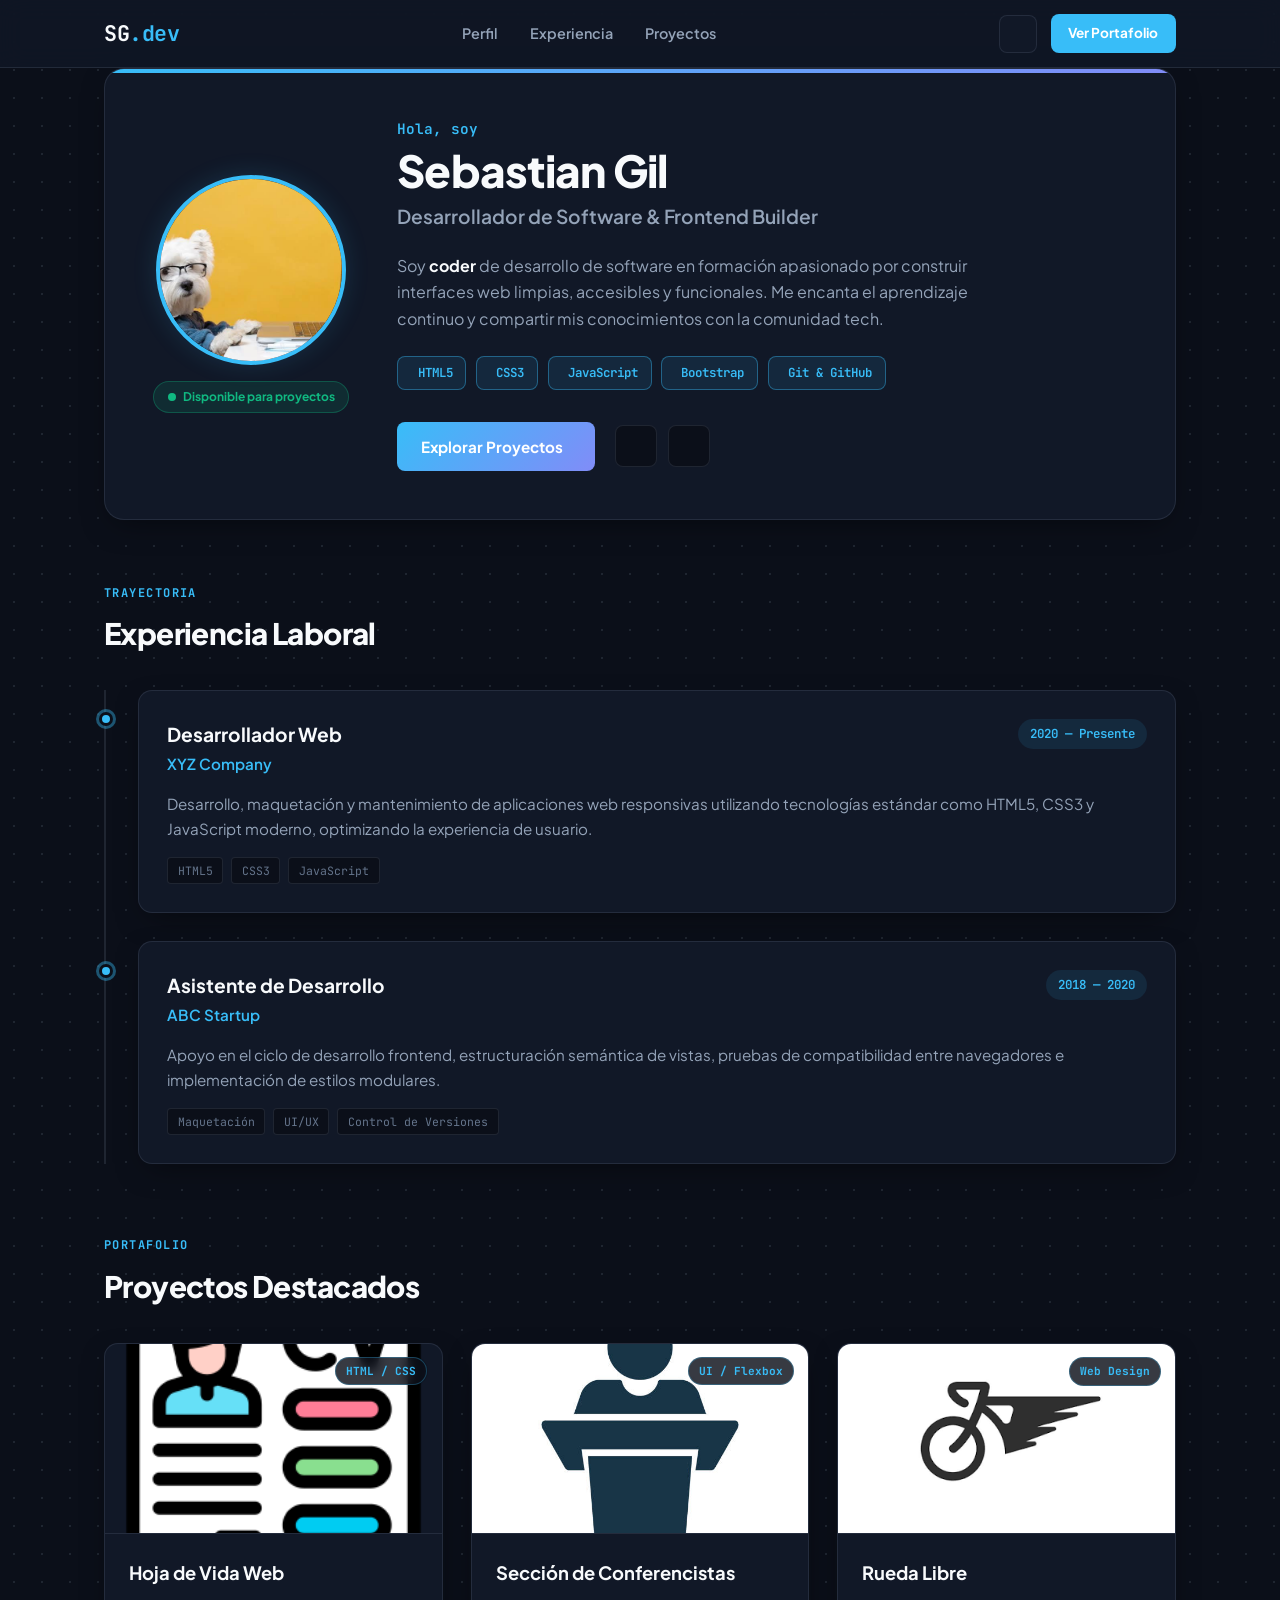
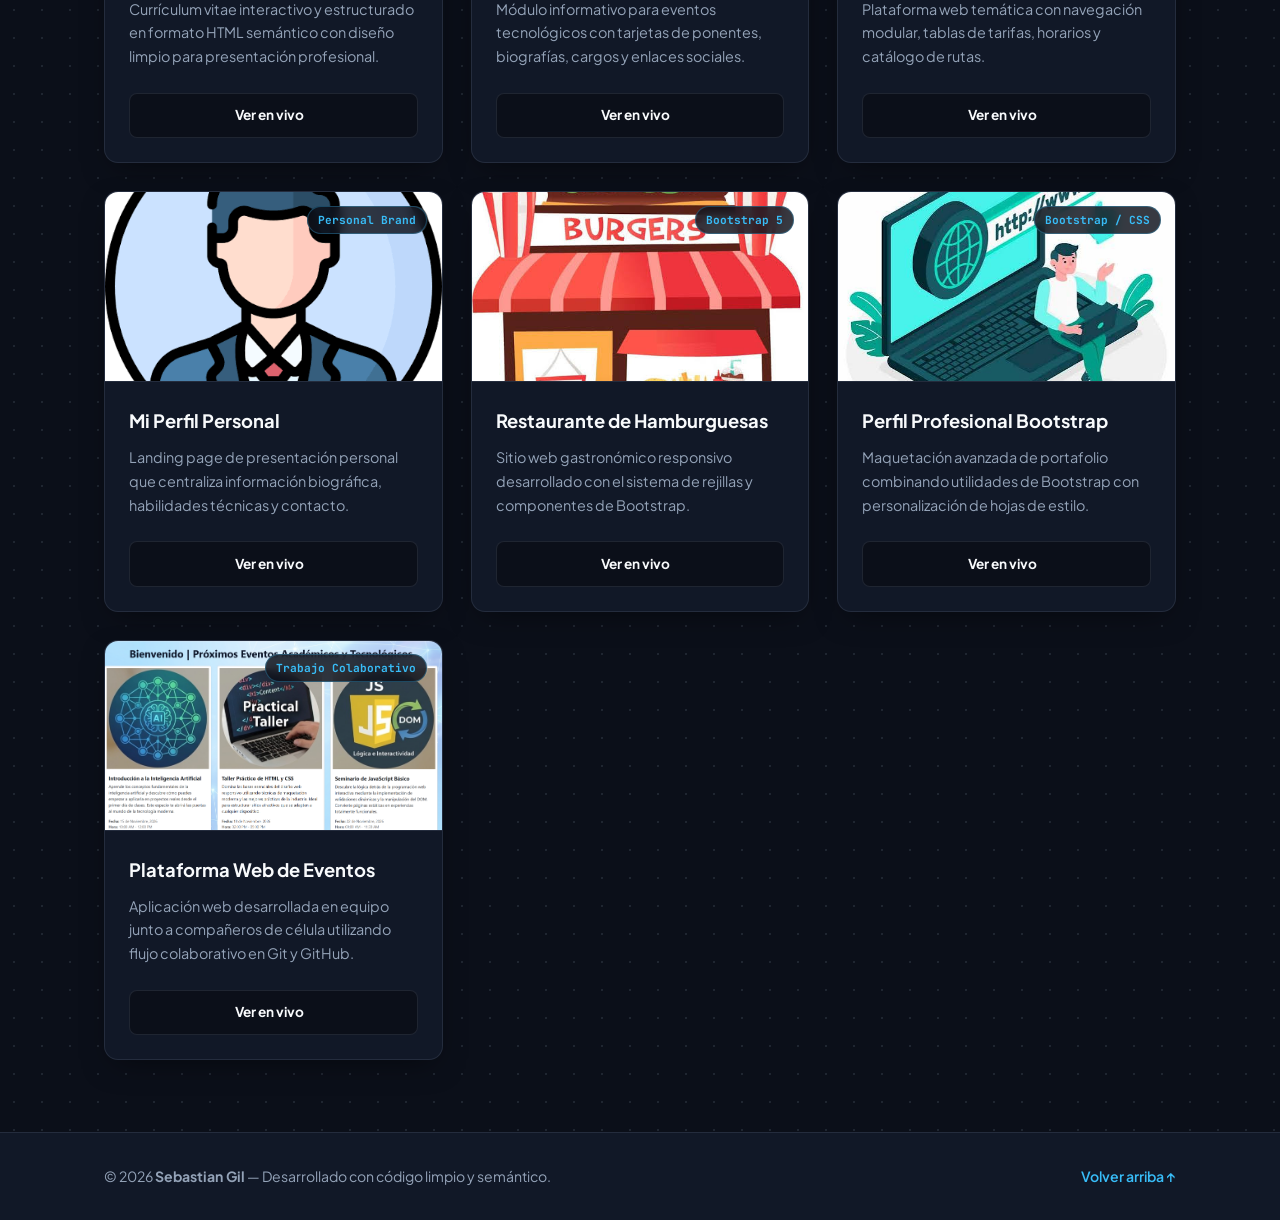
==== index.html @ ba111eef "style: cambio en el estilo y un poco en la estructura" ====
<!DOCTYPE html>
<html lang="es" data-theme="dark">
<head>
    <meta charset="UTF-8">
    <meta name="viewport" content="width=device-width, initial-scale=1.0">
    <title>Sebastian Gil | Desarrollador Web Full Stack</title>
    <!-- Tipografías modernas: Plus Jakarta Sans & JetBrains Mono -->
    <link rel="preconnect" href="https://fonts.googleapis.com">
    <link rel="preconnect" href="https://fonts.gstatic.com" crossorigin>
    <link href="https://fonts.googleapis.com/css2?family=JetBrains+Mono:wght@400;600&family=Plus+Jakarta+Sans:wght@400;500;600;700;800&display=swap" rel="stylesheet">
    <!-- Iconos -->
    <link rel="stylesheet" href="https://cdn-uicons.flaticon.com/uicons-brands/css/uicons-brands.css">
    <link rel="stylesheet" href="https://cdn-uicons.flaticon.com/uicons-regular-rounded/css/uicons-regular-rounded.css">
    <link rel="stylesheet" href="style.css">
</head>
<body>

    <!-- Barra de navegación superior fija -->
    <header class="navbar">
        <div class="container nav-content">
            <a href="#" class="brand">SG<span>.dev</span></a>
            <nav class="nav-links">
                <a href="#sobre-mi">Perfil</a>
                <a href="#experiencia">Experiencia</a>
                <a href="#proyectos">Proyectos</a>
            </nav>
            <div class="nav-actions">
                <button id="theme-toggle" class="btn-icon" aria-label="Cambiar tema" title="Cambiar tema">
                    <i class="fi fi-rr-brightness"></i>
                </button>
                <a href="#proyectos" class="btn-nav">Ver Portafolio</a>
            </div>
        </div>
    </header>

    <main class="container">
        <!-- ==============================================
             HERO / PERFIL PROFESIONAL
             ============================================== -->
        <section id="sobre-mi" class="hero-card">
            <div class="hero-avatar-wrapper">
                <img src="./img/images.jpeg" alt="Foto de perfil de Sebastian Gil" class="hero-avatar">
                <span class="status-badge">
                    <span class="pulse-dot"></span> Disponible para proyectos
                </span>
            </div>

            <div class="hero-info">
                <p class="hero-greeting">Hola, soy</p>
                <h1>Sebastian Gil</h1>
                <h2 class="hero-role">Desarrollador de Software &amp; Frontend Builder</h2>
                <p class="hero-bio">
                    Soy <strong>coder</strong> de desarrollo de software en formación apasionado por construir interfaces web limpias, accesibles y funcionales. Me encanta el aprendizaje continuo y compartir mis conocimientos con la comunidad tech.
                </p>

                <!-- Stack de tecnologías -->
                <div class="tech-stack">
                    <span class="tech-pill"><i class="fi fi-brands-html5"></i> HTML5</span>
                    <span class="tech-pill"><i class="fi fi-brands-css3-alt"></i> CSS3</span>
                    <span class="tech-pill"><i class="fi fi-brands-js"></i> JavaScript</span>
                    <span class="tech-pill"><i class="fi fi-brands-bootstrap"></i> Bootstrap</span>
                    <span class="tech-pill"><i class="fi fi-brands-github"></i> Git &amp; GitHub</span>
                </div>

                <!-- Redes y contacto -->
                <div class="hero-cta">
                    <a href="#proyectos" class="btn-primary">
                        Explorar Proyectos <i class="fi fi-rr-arrow-small-right"></i>
                    </a>
                    <div class="social-links">
                        <a href="https://github.com/sebagil05" target="_blank" rel="noopener noreferrer" aria-label="GitHub">
                            <i class="fi fi-brands-github"></i>
                        </a>
                        <a href="#" target="_blank" rel="noopener noreferrer" aria-label="LinkedIn">
                            <i class="fi fi-brands-linkedin"></i>
                        </a>
                    </div>
                </div>
            </div>
        </section>

        <!-- ==============================================
             EXPERIENCIA PROFESIONAL (TIMELINE)
             ============================================== -->
        <section id="experiencia" class="section-block">
            <div class="section-header">
                <span class="section-tag">TRAYECTORIA</span>
                <h2>Experiencia Laboral</h2>
            </div>

            <div class="timeline">
                <article class="timeline-item">
                    <div class="timeline-marker"></div>
                    <div class="timeline-card">
                        <div class="timeline-header">
                            <div>
                                <h3>Desarrollador Web</h3>
                                <span class="company">XYZ Company</span>
                            </div>
                            <span class="date-badge">2020 — Presente</span>
                        </div>
                        <p>
                            Desarrollo, maquetación y mantenimiento de aplicaciones web responsivas utilizando tecnologías estándar como HTML5, CSS3 y JavaScript moderno, optimizando la experiencia de usuario.
                        </p>
                        <div class="mini-tags">
                            <span>HTML5</span>
                            <span>CSS3</span>
                            <span>JavaScript</span>
                        </div>
                    </div>
                </article>

                <article class="timeline-item">
                    <div class="timeline-marker"></div>
                    <div class="timeline-card">
                        <div class="timeline-header">
                            <div>
                                <h3>Asistente de Desarrollo</h3>
                                <span class="company">ABC Startup</span>
                            </div>
                            <span class="date-badge">2018 — 2020</span>
                        </div>
                        <p>
                            Apoyo en el ciclo de desarrollo frontend, estructuración semántica de vistas, pruebas de compatibilidad entre navegadores e implementación de estilos modulares.
                        </p>
                        <div class="mini-tags">
                            <span>Maquetación</span>
                            <span>UI/UX</span>
                            <span>Control de Versiones</span>
                        </div>
                    </div>
                </article>
            </div>
        </section>

        <!-- ==============================================
             PORTAFOLIO DE PROYECTOS (GRID DE TARJETAS)
             ============================================== -->
        <section id="proyectos" class="section-block">
            <div class="section-header">
                <span class="section-tag">PORTAFOLIO</span>
                <h2>Proyectos Destacados</h2>
            </div>

            <div class="projects-grid">
                <!-- Proyecto 1 -->
                <article class="project-card">
                    <div class="project-img-wrapper">
                        <img src="./img/hoja.jpeg" alt="Vista previa de Hoja de vida">
                        <span class="project-category">HTML / CSS</span>
                    </div>
                    <div class="project-body">
                        <h3>Hoja de Vida Web</h3>
                        <p>Currículum vitae interactivo y estructurado en formato HTML semántico con diseño limpio para presentación profesional.</p>
                        <div class="project-footer">
                            <a href="https://sebagil05.github.io/hoja-de-vida/" target="_blank" rel="noopener noreferrer" class="btn-project">
                                Ver en vivo <i class="fi fi-rr-arrow-up-right-from-square"></i>
                            </a>
                        </div>
                    </div>
                </article>

                <!-- Proyecto 2 -->
                <article class="project-card">
                    <div class="project-img-wrapper">
                        <img src="./img/conferencistas.jpeg" alt="Vista previa Sección de Conferencistas">
                        <span class="project-category">UI / Flexbox</span>
                    </div>
                    <div class="project-body">
                        <h3>Sección de Conferencistas</h3>
                        <p>Módulo informativo para eventos tecnológicos con tarjetas de ponentes, biografías, cargos y enlaces sociales.</p>
                        <div class="project-footer">
                            <a href="https://sebagil05.github.io/eventos/" target="_blank" rel="noopener noreferrer" class="btn-project">
                                Ver en vivo <i class="fi fi-rr-arrow-up-right-from-square"></i>
                            </a>
                        </div>
                    </div>
                </article>

                <!-- Proyecto 3 -->
                <article class="project-card">
                    <div class="project-img-wrapper">
                        <img src="./img/images.png" alt="Vista previa Rueda Libre">
                        <span class="project-category">Web Design</span>
                    </div>
                    <div class="project-body">
                        <h3>Rueda Libre</h3>
                        <p>Plataforma web temática con navegación modular, tablas de tarifas, horarios y catálogo de rutas.</p>
                        <div class="project-footer">
                            <a href="https://sebagil05.github.io/rueda-libre/" target="_blank" rel="noopener noreferrer" class="btn-project">
                                Ver en vivo <i class="fi fi-rr-arrow-up-right-from-square"></i>
                            </a>
                        </div>
                    </div>
                </article>

                <!-- Proyecto 4 -->
                <article class="project-card">
                    <div class="project-img-wrapper">
                        <img src="./img/perfil.png" alt="Vista previa Mi Perfil">
                        <span class="project-category">Personal Brand</span>
                    </div>
                    <div class="project-body">
                        <h3>Mi Perfil Personal</h3>
                        <p>Landing page de presentación personal que centraliza información biográfica, habilidades técnicas y contacto.</p>
                        <div class="project-footer">
                            <a href="https://sebagil05.github.io/perfil/index.html" target="_blank" rel="noopener noreferrer" class="btn-project">
                                Ver en vivo <i class="fi fi-rr-arrow-up-right-from-square"></i>
                            </a>
                        </div>
                    </div>
                </article>

                <!-- Proyecto 5 -->
                <article class="project-card">
                    <div class="project-img-wrapper">
                        <img src="./img/hamburguesas.jpg" alt="Vista previa Página de Hamburguesas">
                        <span class="project-category">Bootstrap 5</span>
                    </div>
                    <div class="project-body">
                        <h3>Restaurante de Hamburguesas</h3>
                        <p>Sitio web gastronómico responsivo desarrollado con el sistema de rejillas y componentes de Bootstrap.</p>
                        <div class="project-footer">
                            <a href="./pag/hamburguesas.html" target="_blank" rel="noopener noreferrer" class="btn-project">
                                Ver en vivo <i class="fi fi-rr-arrow-up-right-from-square"></i>
                            </a>
                        </div>
                    </div>
                </article>

                <!-- Proyecto 6 -->
                <article class="project-card">
                    <div class="project-img-wrapper">
                        <img src="./img/pag.jpg" alt="Vista previa Perfil con Bootstrap">
                        <span class="project-category">Bootstrap / CSS</span>
                    </div>
                    <div class="project-body">
                        <h3>Perfil Profesional Bootstrap</h3>
                        <p>Maquetación avanzada de portafolio combinando utilidades de Bootstrap con personalización de hojas de estilo.</p>
                        <div class="project-footer">
                            <a href="./css/index.html" target="_blank" rel="noopener noreferrer" class="btn-project">
                                Ver en vivo <i class="fi fi-rr-arrow-up-right-from-square"></i>
                            </a>
                        </div>
                    </div>
                </article>

                <!-- Proyecto 7 -->
                <article class="project-card">
                    <div class="project-img-wrapper">
                        <img src="./img/pageven.png" alt="Vista previa Plataforma Web de Eventos">
                        <span class="project-category">Trabajo Colaborativo</span>
                    </div>
                    <div class="project-body">
                        <h3>Plataforma Web de Eventos</h3>
                        <p>Aplicación web desarrollada en equipo junto a compañeros de célula utilizando flujo colaborativo en Git y GitHub.</p>
                        <div class="project-footer">
                            <a href="https://juliiands.github.io/Plataforma-Web-de-Eventos-Trabajo-Grupal/index.html" target="_blank" rel="noopener noreferrer" class="btn-project">
                                Ver en vivo <i class="fi fi-rr-arrow-up-right-from-square"></i>
                            </a>
                        </div>
                    </div>
                </article>
            </div>
        </section>
    </main>

    <footer class="footer">
        <div class="container footer-content">
            <p>&copy; 2026 <strong>Sebastian Gil</strong> — Desarrollado con código limpio y semántico.</p>
            <a href="#" class="back-to-top">Volver arriba ↑</a>
        </div>
    </footer>

    <!-- Script mínimo para alternar Modo Oscuro / Claro -->
    <script>
        const btnTheme = document.getElementById('theme-toggle');
        const htmlEl = document.documentElement;
        btnTheme.addEventListener('click', () => {
            const current = htmlEl.getAttribute('data-theme');
            htmlEl.setAttribute('data-theme', current === 'dark' ? 'light' : 'dark');
        });
    </script>
</body>
</html>
---- style.css ----
/* ===================================================
   1. DESIGN TOKENS & VARIABLES CSS (:root)
   =================================================== */
:root,
[data-theme="dark"] {
  --bg-body: #0b0f19;
  --bg-surface: #111827;
  --bg-surface-hover: #1a2234;
  --bg-glass: rgba(17, 24, 39, 0.82);
  --bg-pill: rgba(56, 189, 248, 0.1);

  --primary: #38bdf8;
  --primary-hover: #0ea5e9;
  --accent: #818cf8;
  --success: #10b981;

  --text-main: #f8fafc;
  --text-secondary: #94a3b8;
  --text-muted: #64748b;

  --border-color: rgba(148, 163, 184, 0.15);
  --border-highlight: rgba(56, 189, 248, 0.4);

  --shadow-card: 0 10px 30px -10px rgba(0, 0, 0, 0.5);
  --shadow-glow: 0 0 25px rgba(56, 189, 248, 0.15);

  --font-sans: 'Plus Jakarta Sans', system-ui, -apple-system, sans-serif;
  --font-mono: 'JetBrains Mono', monospace;

  --radius-sm: 0.5rem;
  --radius-md: 0.875rem;
  --radius-lg: 1.25rem;
  --radius-pill: 9999px;
}

[data-theme="light"] {
  --bg-body: #f8fafc;
  --bg-surface: #ffffff;
  --bg-surface-hover: #f1f5f9;
  --bg-glass: rgba(255, 255, 255, 0.85);
  --bg-pill: rgba(37, 99, 235, 0.08);

  --primary: #2563eb;
  --primary-hover: #1d4ed8;
  --accent: #4f46e5;
  --success: #059669;

  --text-main: #0f172a;
  --text-secondary: #475569;
  --text-muted: #64748b;

  --border-color: #e2e8f0;
  --border-highlight: rgba(37, 99, 235, 0.35);

  --shadow-card: 0 10px 25px -5px rgba(15, 23, 42, 0.06);
  --shadow-glow: 0 8px 25px rgba(37, 99, 235, 0.12);
}

/* ===================================================
   2. RESET & BASE GLOBAL
   =================================================== */
*,
*::before,
*::after {
  box-sizing: border-box;
  margin: 0;
  padding: 0;
}

html {
  scroll-behavior: smooth;
}

body {
  font-family: var(--font-sans);
  background-color: var(--bg-body);
  color: var(--text-main);
  line-height: 1.65;
  transition: background-color 0.3s ease, color 0.3s ease;
  /* Cuadrícula sutil de fondo */
  background-image: radial-gradient(var(--border-color) 1px, transparent 1px);
  background-size: 28px 28px;
}

a {
  text-decoration: none;
  color: inherit;
}

img {
  max-width: 100%;
  display: block;
}

.container {
  width: 100%;
  max-width: 1120px;
  margin: 0 auto;
  padding: 0 1.5rem;
}

/* ===================================================
   3. NAVBAR STICKY CON GLASSMORPHISM
   =================================================== */
.navbar {
  position: sticky;
  top: 0;
  z-index: 1000;
  background-color: var(--bg-glass);
  backdrop-filter: blur(12px);
  -webkit-backdrop-filter: blur(12px);
  border-bottom: 1px solid var(--border-color);
  padding: 0.9rem 0;
}

.nav-content {
  display: flex;
  justify-content: space-between;
  align-items: center;
}

.brand {
  font-family: var(--font-mono);
  font-size: 1.35rem;
  font-weight: 700;
  color: var(--text-main);
  letter-spacing: -0.5px;
}

.brand span {
  color: var(--primary);
}

.nav-links {
  display: flex;
  gap: 2rem;
}

.nav-links a {
  font-size: 0.9rem;
  font-weight: 600;
  color: var(--text-secondary);
  transition: color 0.2s ease;
}

.nav-links a:hover {
  color: var(--primary);
}

.nav-actions {
  display: flex;
  align-items: center;
  gap: 0.85rem;
}

.btn-icon {
  background: var(--bg-surface);
  border: 1px solid var(--border-color);
  color: var(--text-main);
  width: 38px;
  height: 38px;
  border-radius: var(--radius-sm);
  display: inline-flex;
  align-items: center;
  justify-content: center;
  cursor: pointer;
  transition: all 0.2s ease;
}

.btn-icon:hover {
  border-color: var(--primary);
  color: var(--primary);
  transform: translateY(-1px);
}

.btn-nav {
  background-color: var(--primary);
  color: #ffffff;
  font-size: 0.85rem;
  font-weight: 700;
  padding: 0.5rem 1.1rem;
  border-radius: var(--radius-sm);
  transition: background-color 0.2s ease, transform 0.2s ease;
}

.btn-nav:hover {
  background-color: var(--primary-hover);
  transform: translateY(-1px);
}

/* ===================================================
   4. HERO CARD (PERFIL PRINCIPAL)
   =================================================== */
main {
  padding-top: 2.5rem;
  padding-bottom: 4rem;
}

.hero-card {
  background-color: var(--bg-surface);
  border: 1px solid var(--border-color);
  border-radius: var(--radius-lg);
  box-shadow: var(--shadow-card);
  padding: 3rem;
  margin-bottom: 4rem;
  display: grid;
  grid-template-columns: auto 1fr;
  gap: 3rem;
  align-items: center;
  position: relative;
  overflow: hidden;
}

/* Detalle decorativo superior */
.hero-card::before {
  content: "";
  position: absolute;
  top: 0;
  left: 0;
  right: 0;
  height: 4px;
  background: linear-gradient(90deg, var(--primary), var(--accent));
}

.hero-avatar-wrapper {
  display: flex;
  flex-direction: column;
  align-items: center;
  gap: 1rem;
}

.hero-avatar {
  width: 190px;
  height: 190px;
  object-fit: cover;
  border-radius: 50%;
  border: 4px solid var(--primary);
  box-shadow: var(--shadow-glow);
}

.status-badge {
  display: inline-flex;
  align-items: center;
  gap: 0.45rem;
  background-color: rgba(16, 185, 129, 0.12);
  color: var(--success);
  border: 1px solid rgba(16, 185, 129, 0.3);
  font-size: 0.75rem;
  font-weight: 700;
  padding: 0.3rem 0.85rem;
  border-radius: var(--radius-pill);
}

.pulse-dot {
  width: 8px;
  height: 8px;
  background-color: var(--success);
  border-radius: 50%;
  animation: pulse 2s infinite;
}

@keyframes pulse {
  0% { box-shadow: 0 0 0 0 rgba(16, 185, 129, 0.7); }
  70% { box-shadow: 0 0 0 8px rgba(16, 185, 129, 0); }
  100% { box-shadow: 0 0 0 0 rgba(16, 185, 129, 0); }
}

.hero-greeting {
  font-family: var(--font-mono);
  font-size: 0.9rem;
  color: var(--primary);
  font-weight: 600;
  margin-bottom: 0.25rem;
}

.hero-info h1 {
  font-size: 2.75rem;
  font-weight: 800;
  line-height: 1.15;
  letter-spacing: -0.02em;
  margin-bottom: 0.35rem;
}

.hero-role {
  font-size: 1.2rem;
  font-weight: 600;
  color: var(--text-secondary);
  margin-bottom: 1.25rem;
}

.hero-bio {
  color: var(--text-secondary);
  font-size: 1rem;
  max-width: 620px;
  margin-bottom: 1.5rem;
}

.hero-bio strong {
  color: var(--text-main);
}

/* Pills de tecnologías */
.tech-stack {
  display: flex;
  flex-wrap: wrap;
  gap: 0.6rem;
  margin-bottom: 2rem;
}

.tech-pill {
  display: inline-flex;
  align-items: center;
  gap: 0.4rem;
  background-color: var(--bg-pill);
  color: var(--primary);
  border: 1px solid var(--border-highlight);
  font-family: var(--font-mono);
  font-size: 0.78rem;
  font-weight: 600;
  padding: 0.35rem 0.8rem;
  border-radius: var(--radius-sm);
}

.hero-cta {
  display: flex;
  align-items: center;
  gap: 1.25rem;
  flex-wrap: wrap;
}

.btn-primary {
  display: inline-flex;
  align-items: center;
  gap: 0.5rem;
  background: linear-gradient(135deg, var(--primary), var(--accent));
  color: #ffffff;
  font-weight: 700;
  font-size: 0.95rem;
  padding: 0.75rem 1.5rem;
  border-radius: var(--radius-sm);
  transition: transform 0.2s ease, box-shadow 0.2s ease;
}

.btn-primary:hover {
  transform: translateY(-2px);
  box-shadow: 0 8px 20px rgba(56, 189, 248, 0.3);
}

.social-links {
  display: flex;
  gap: 0.65rem;
}

.social-links a {
  width: 42px;
  height: 42px;
  border-radius: var(--radius-sm);
  border: 1px solid var(--border-color);
  background-color: var(--bg-body);
  color: var(--text-secondary);
  display: inline-flex;
  align-items: center;
  justify-content: center;
  font-size: 1.1rem;
  transition: all 0.2s ease;
}

.social-links a:hover {
  color: var(--primary);
  border-color: var(--primary);
  transform: translateY(-2px);
}

/* ===================================================
   5. ENCABEZADOS DE SECCIÓN
   =================================================== */
.section-block {
  margin-bottom: 4.5rem;
}

.section-header {
  margin-bottom: 2rem;
}

.section-tag {
  font-family: var(--font-mono);
  font-size: 0.75rem;
  font-weight: 700;
  letter-spacing: 0.12em;
  color: var(--primary);
  display: block;
  margin-bottom: 0.35rem;
}

.section-header h2 {
  font-size: 1.85rem;
  font-weight: 800;
  letter-spacing: -0.02em;
}

/* ===================================================
   6. EXPERIENCIA LABORAL (TIMELINE VERTICAL)
   =================================================== */
.timeline {
  position: relative;
  padding-left: 2rem;
  border-left: 2px solid var(--border-color);
  display: flex;
  flex-direction: column;
  gap: 1.75rem;
}

.timeline-item {
  position: relative;
}

.timeline-marker {
  position: absolute;
  left: -2.45rem;
  top: 1.4rem;
  width: 14px;
  height: 14px;
  border-radius: 50%;
  background-color: var(--primary);
  border: 3px solid var(--bg-body);
  box-shadow: 0 0 0 3px var(--border-highlight);
}

.timeline-card {
  background-color: var(--bg-surface);
  border: 1px solid var(--border-color);
  border-radius: var(--radius-md);
  padding: 1.75rem;
  box-shadow: var(--shadow-card);
  transition: border-color 0.25s ease, transform 0.25s ease;
}

.timeline-card:hover {
  border-color: var(--border-highlight);
  transform: translateX(4px);
}

.timeline-header {
  display: flex;
  justify-content: space-between;
  align-items: flex-start;
  gap: 1rem;
  flex-wrap: wrap;
  margin-bottom: 0.85rem;
}

.timeline-header h3 {
  font-size: 1.2rem;
  font-weight: 700;
}

.company {
  font-size: 0.95rem;
  font-weight: 600;
  color: var(--primary);
}

.date-badge {
  font-family: var(--font-mono);
  font-size: 0.78rem;
  font-weight: 600;
  background-color: var(--bg-pill);
  color: var(--primary);
  padding: 0.3rem 0.75rem;
  border-radius: var(--radius-pill);
}

.timeline-card p {
  color: var(--text-secondary);
  font-size: 0.95rem;
  margin-bottom: 1rem;
}

.mini-tags {
  display: flex;
  flex-wrap: wrap;
  gap: 0.5rem;
}

.mini-tags span {
  font-family: var(--font-mono);
  font-size: 0.72rem;
  color: var(--text-muted);
  background-color: var(--bg-body);
  border: 1px solid var(--border-color);
  padding: 0.2rem 0.6rem;
  border-radius: 4px;
}

/* ===================================================
   7. PORTAFOLIO DE PROYECTOS (CSS GRID)
   =================================================== */
.projects-grid {
  display: grid;
  grid-template-columns: repeat(auto-fill, minmax(310px, 1fr));
  gap: 1.75rem;
}

.project-card {
  background-color: var(--bg-surface);
  border: 1px solid var(--border-color);
  border-radius: var(--radius-md);
  overflow: hidden;
  box-shadow: var(--shadow-card);
  display: flex;
  flex-direction: column;
  transition: transform 0.25s ease, border-color 0.25s ease, box-shadow 0.25s ease;
}

.project-card:hover {
  transform: translateY(-6px);
  border-color: var(--border-highlight);
  box-shadow: var(--shadow-glow);
}

.project-img-wrapper {
  position: relative;
  height: 190px;
  overflow: hidden;
  border-bottom: 1px solid var(--border-color);
}

.project-img-wrapper img {
  width: 100%;
  height: 100%;
  object-fit: cover;
  transition: transform 0.4s ease;
}

.project-card:hover .project-img-wrapper img {
  transform: scale(1.06);
}

.project-category {
  position: absolute;
  top: 0.85rem;
  right: 0.85rem;
  background-color: rgba(11, 15, 25, 0.82);
  backdrop-filter: blur(6px);
  color: #38bdf8;
  font-family: var(--font-mono);
  font-size: 0.7rem;
  font-weight: 700;
  padding: 0.25rem 0.65rem;
  border-radius: var(--radius-pill);
  border: 1px solid rgba(56, 189, 248, 0.3);
}

.project-body {
  padding: 1.5rem;
  display: flex;
  flex-direction: column;
  flex: 1;
}

.project-body h3 {
  font-size: 1.15rem;
  font-weight: 700;
  margin-bottom: 0.6rem;
}

.project-body p {
  font-size: 0.9rem;
  color: var(--text-secondary);
  margin-bottom: 1.5rem;
  flex: 1; /* Empuja el botón siempre al fondo de la tarjeta */
}

.project-footer {
  margin-top: auto;
}

.btn-project {
  display: inline-flex;
  align-items: center;
  justify-content: center;
  gap: 0.5rem;
  width: 100%;
  background-color: var(--bg-body);
  color: var(--text-main);
  border: 1px solid var(--border-color);
  font-size: 0.85rem;
  font-weight: 700;
  padding: 0.65rem 1rem;
  border-radius: var(--radius-sm);
  transition: all 0.2s ease;
}

.btn-project:hover {
  background-color: var(--primary);
  color: #ffffff;
  border-color: var(--primary);
}

/* ===================================================
   8. FOOTER
   =================================================== */
.footer {
  border-top: 1px solid var(--border-color);
  background-color: var(--bg-surface);
  padding: 2rem 0;
  font-size: 0.88rem;
  color: var(--text-secondary);
}

.footer-content {
  display: flex;
  justify-content: space-between;
  align-items: center;
  flex-wrap: wrap;
  gap: 1rem;
}

.back-to-top {
  font-weight: 600;
  color: var(--primary);
}

.back-to-top:hover {
  text-decoration: underline;
}

/* ===================================================
   9. RESPONSIVE DESIGN (TABLETS Y MÓVILES)
   =================================================== */
@media (max-width: 768px) {
  .nav-links {
    display: none;
  }

  .hero-card {
    grid-template-columns: 1fr;
    text-align: center;
    padding: 2rem 1.5rem;
    gap: 2rem;
  }

  .hero-info h1 {
    font-size: 2.15rem;
  }

  .tech-stack,
  .hero-cta {
    justify-content: center;
  }

  .timeline {
    padding-left: 1.5rem;
  }

  .timeline-marker {
    left: -1.95rem;
  }
}
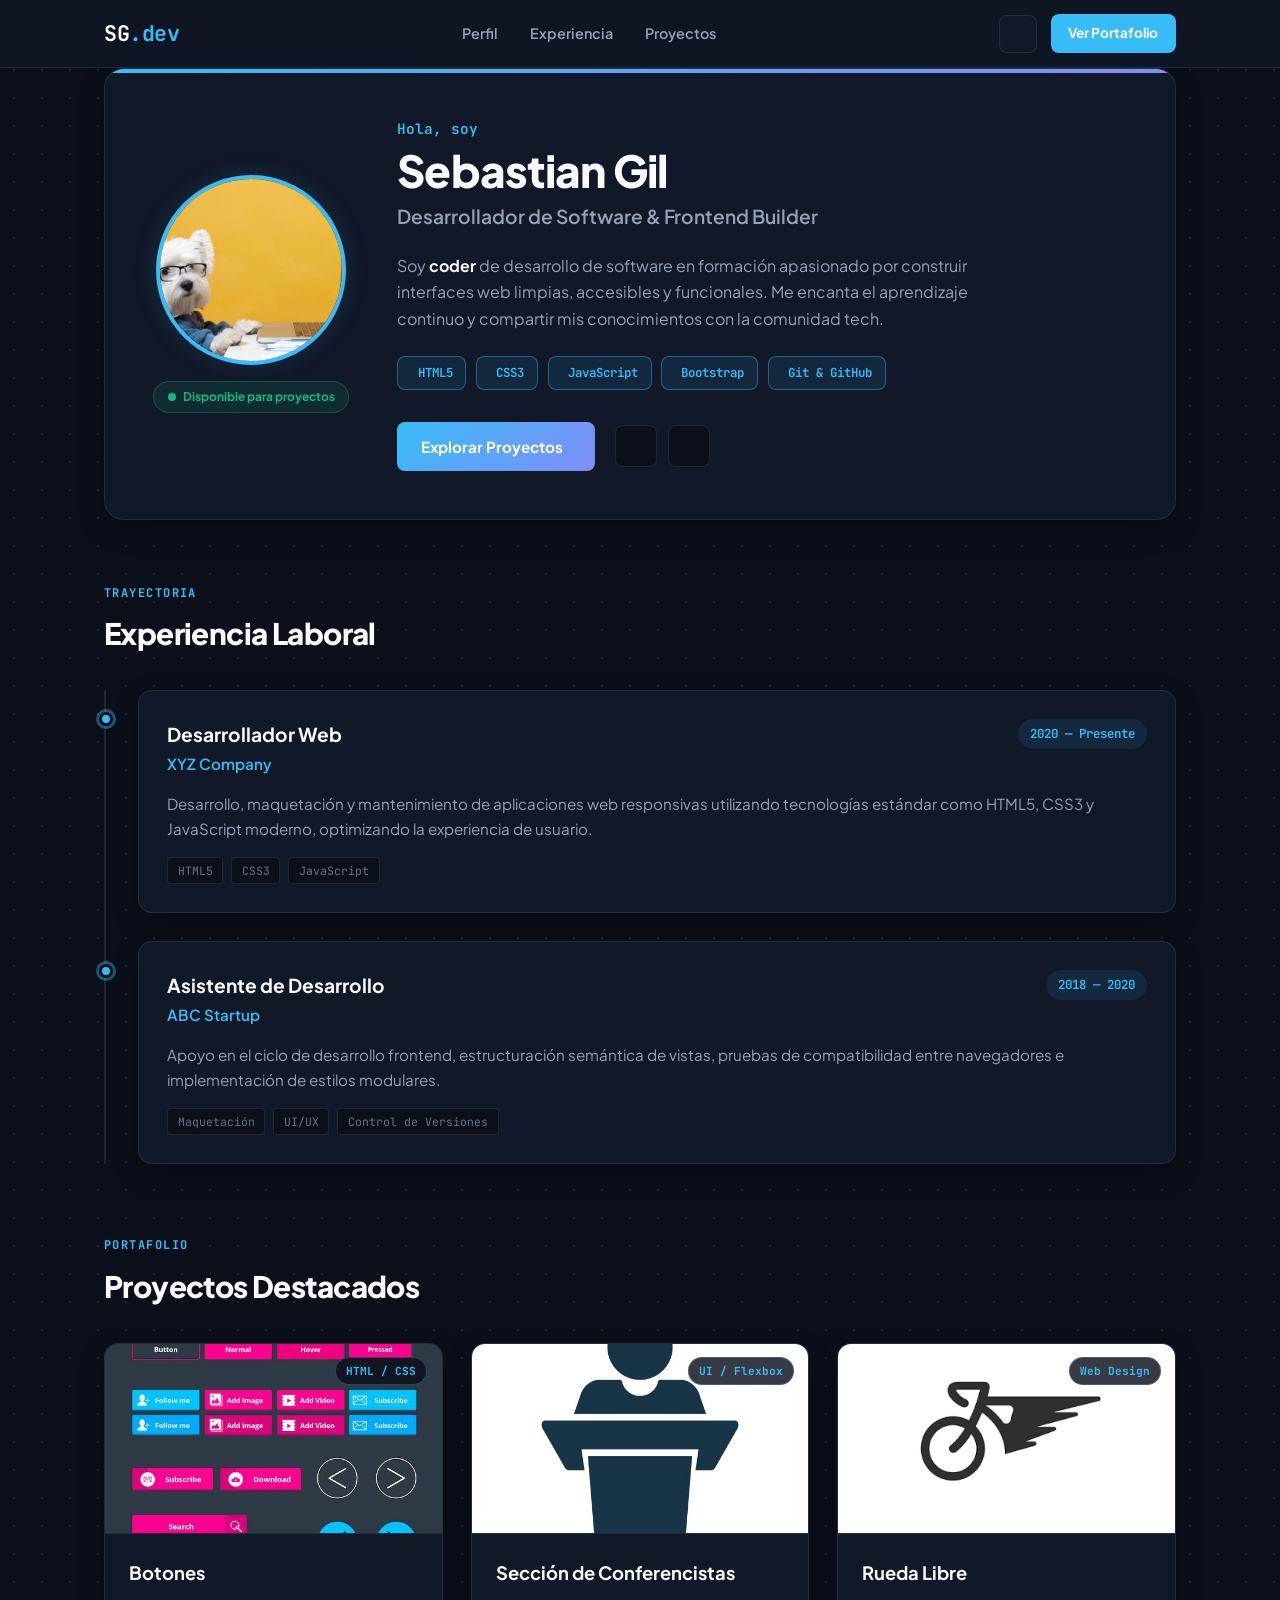
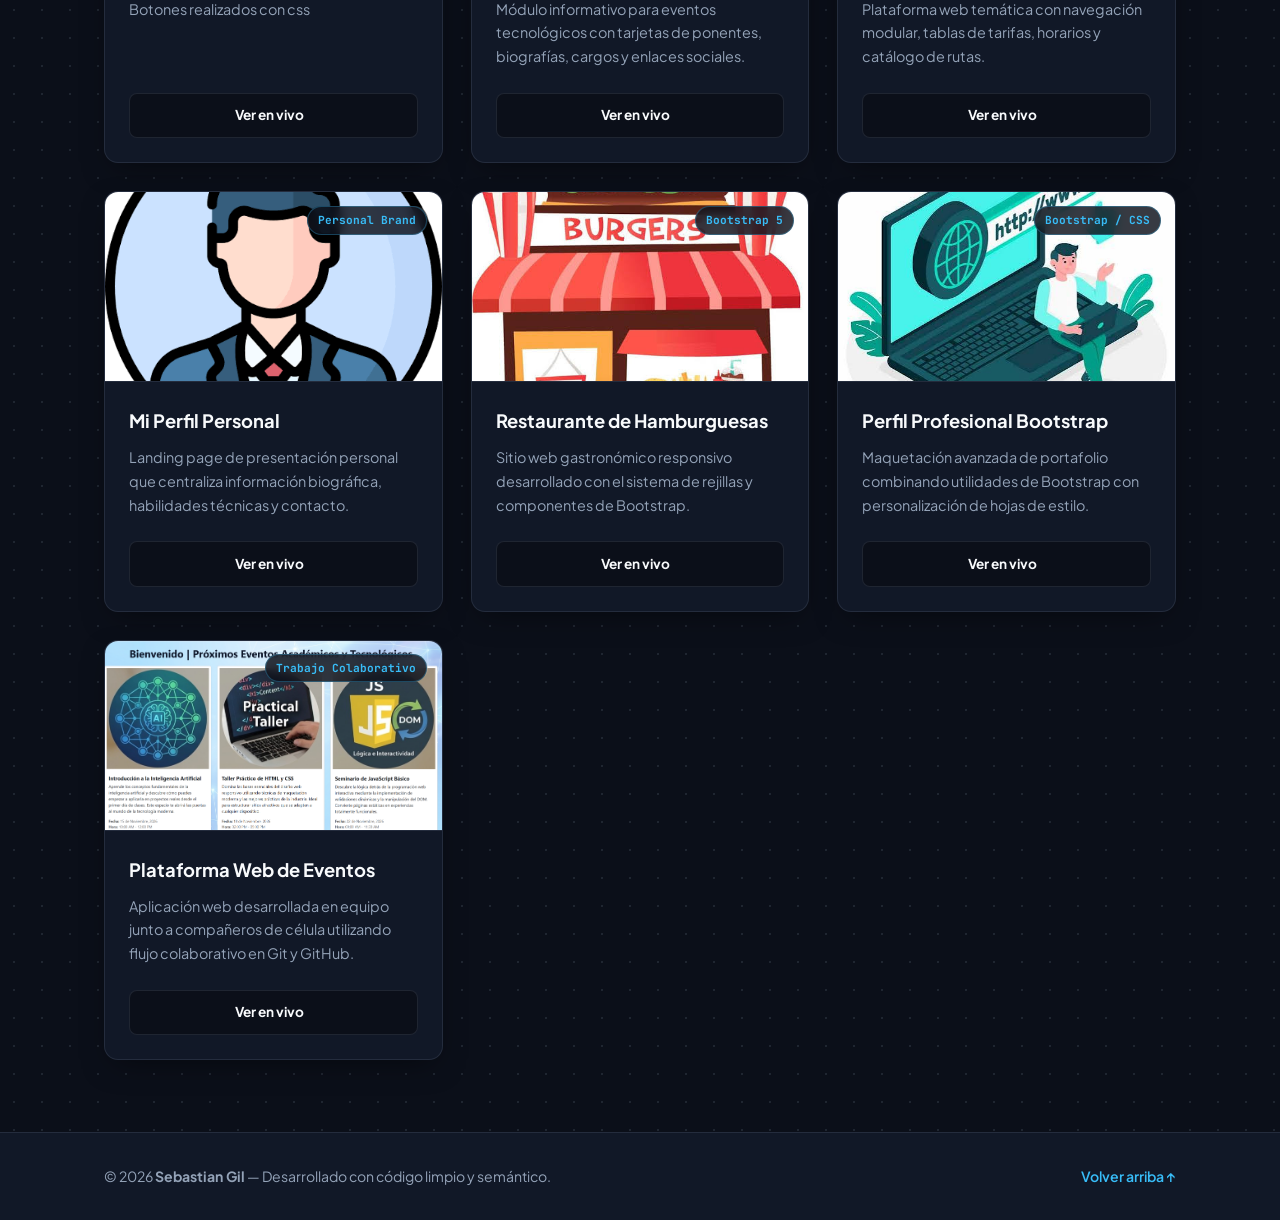
==== commit 9dc47b62: "fix: cambiamos hoja de vida por el documento de botones" ====
--- a/index.html
+++ b/index.html
@@ -146,14 +146,14 @@
                 <!-- Proyecto 1 -->
                 <article class="project-card">
                     <div class="project-img-wrapper">
-                        <img src="./img/hoja.jpeg" alt="Vista previa de Hoja de vida">
+                        <img src="./img/botones.jpg" alt="Botones">
                         <span class="project-category">HTML / CSS</span>
                     </div>
                     <div class="project-body">
-                        <h3>Hoja de Vida Web</h3>
-                        <p>Currículum vitae interactivo y estructurado en formato HTML semántico con diseño limpio para presentación profesional.</p>
-                        <div class="project-footer">
-                            <a href="https://sebagil05.github.io/hoja-de-vida/" target="_blank" rel="noopener noreferrer" class="btn-project">
+                        <h3>Botones</h3>
+                        <p>Botones realizados con css</p>
+                        <div class="project-footer">
+                            <a href="/botones/botones.html target="_blank" rel="noopener noreferrer" class="btn-project">
                                 Ver en vivo <i class="fi fi-rr-arrow-up-right-from-square"></i>
                             </a>
                         </div>
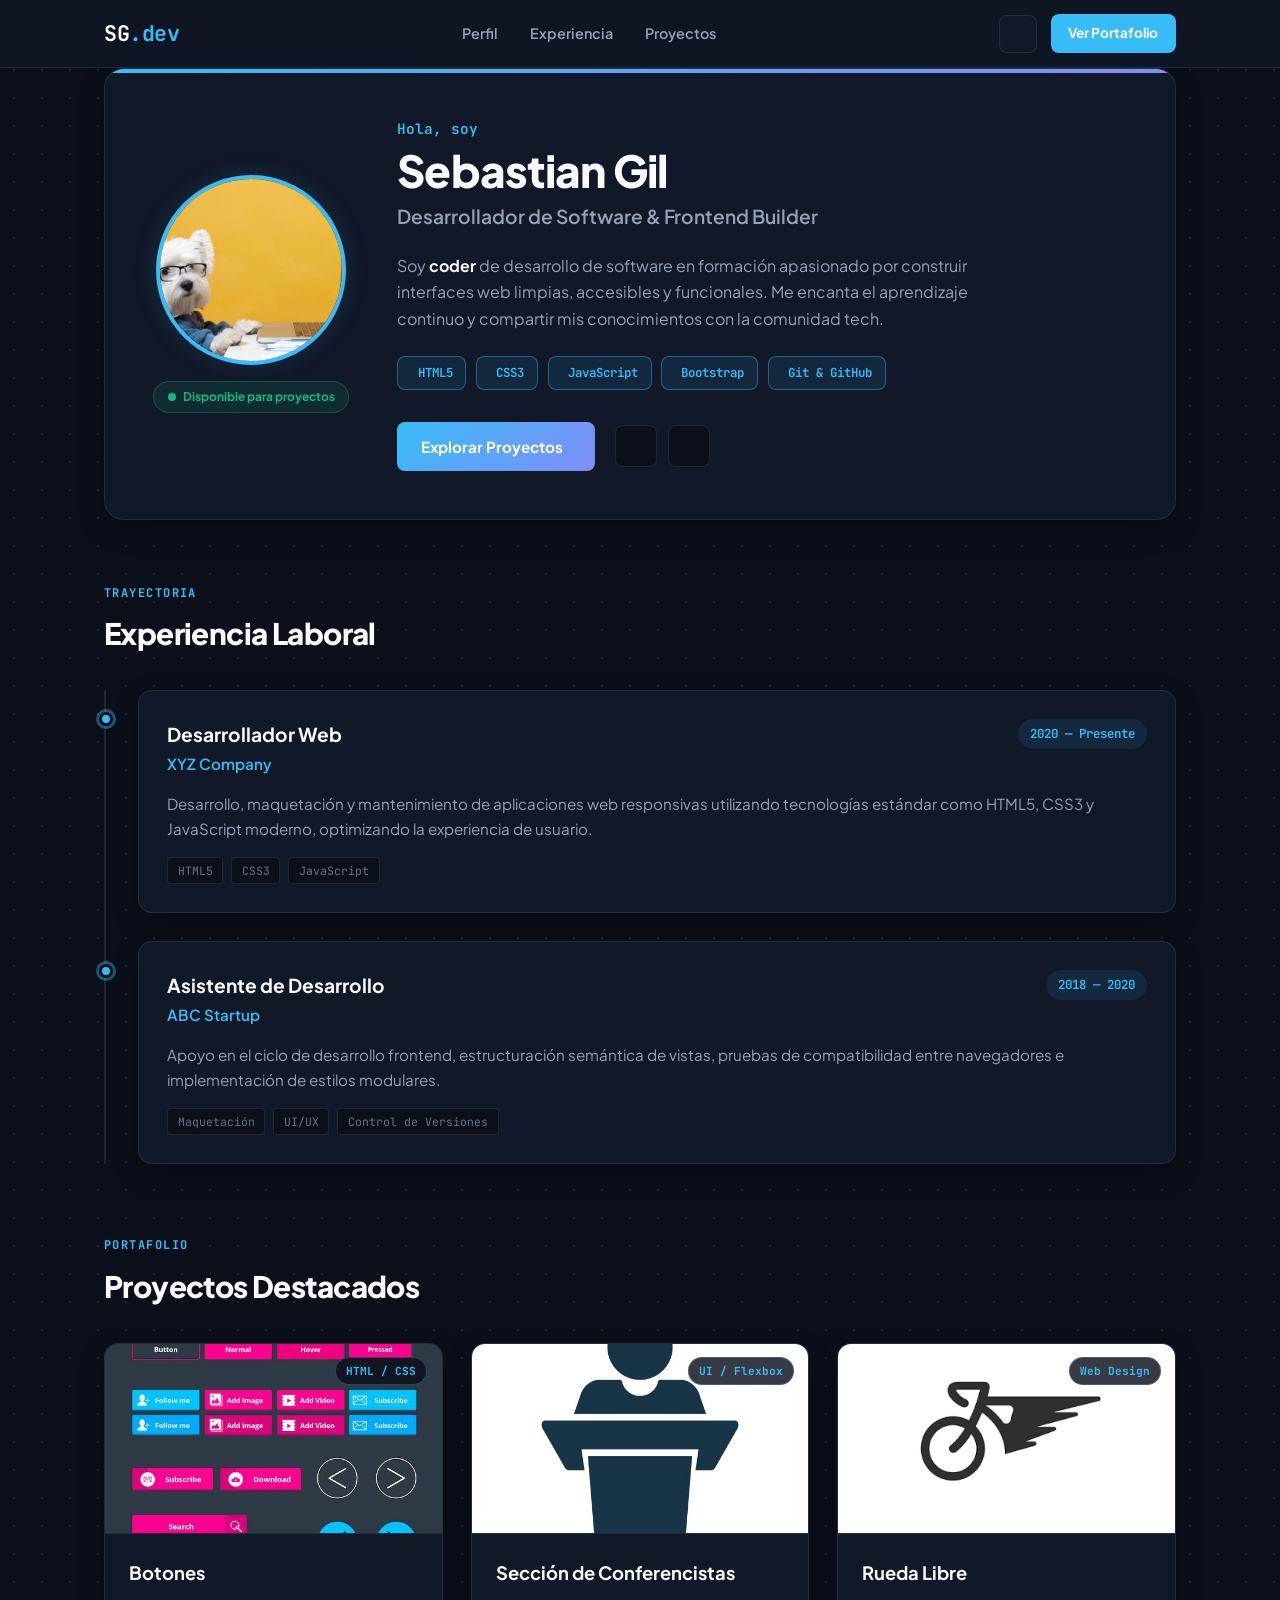
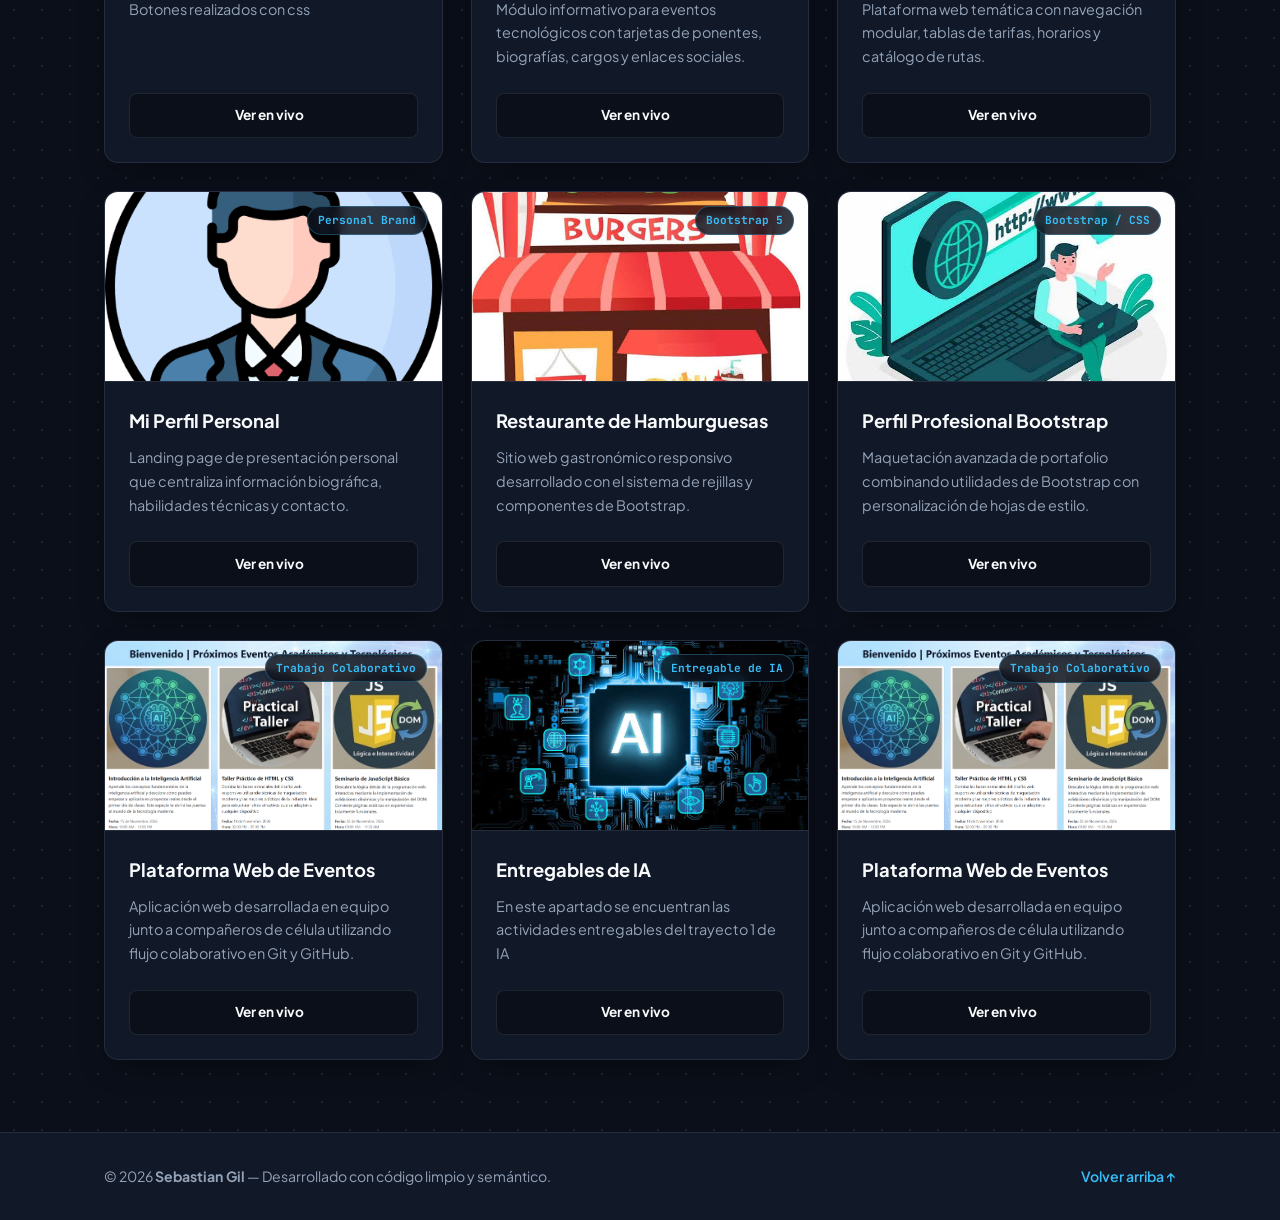
==== commit 3fe68b18: "feat: se añadio el repositorio de IA al portafolio" ====
--- a/index.html
+++ b/index.html
@@ -153,7 +153,7 @@
                         <h3>Botones</h3>
                         <p>Botones realizados con css</p>
                         <div class="project-footer">
-                            <a href="/botones/botones.html target="_blank" rel="noopener noreferrer" class="btn-project">
+                            <a href="https://sebagil05.github.io/botones/" target="_blank" rel="noopener noreferrer" class="btn-project">
                                 Ver en vivo <i class="fi fi-rr-arrow-up-right-from-square"></i>
                             </a>
                         </div>
@@ -246,6 +246,39 @@
                 </article>
 
                 <!-- Proyecto 7 -->
+                <article class="project-card">
+                    <div class="project-img-wrapper">
+                        <img src="./img/pageven.png" alt="Vista previa Plataforma Web de Eventos">
+                        <span class="project-category">Trabajo Colaborativo</span>
+                    </div>
+                    <div class="project-body">
+                        <h3>Plataforma Web de Eventos</h3>
+                        <p>Aplicación web desarrollada en equipo junto a compañeros de célula utilizando flujo colaborativo en Git y GitHub.</p>
+                        <div class="project-footer">
+                            <a href="https://juliiands.github.io/Plataforma-Web-de-Eventos-Trabajo-Grupal/index.html" target="_blank" rel="noopener noreferrer" class="btn-project">
+                                Ver en vivo <i class="fi fi-rr-arrow-up-right-from-square"></i>
+                            </a>
+                        </div>
+                    </div>
+                </article>
+                
+                <!-- Proyecto 8 -->
+                <article class="project-card">
+                    <div class="project-img-wrapper">
+                        <img src="./img/ia.jpg" alt="IA">
+                        <span class="project-category">Entregable de IA</span>
+                    </div>
+                    <div class="project-body">
+                        <h3>Entregables de IA</h3>
+                        <p> En este apartado se encuentran las actividades entregables del trayecto 1 de IA</p>
+                        <div class="project-footer">
+                            <a href="https://github.com/sebagil05/portafolio" target="_blank" rel="noopener noreferrer" class="btn-project">
+                                Ver en vivo <i class="fi fi-rr-arrow-up-right-from-square"></i>
+                            </a>
+                        </div>
+                    </div>
+                </article>
+                <!-- Proyecto 9 -->
                 <article class="project-card">
                     <div class="project-img-wrapper">
                         <img src="./img/pageven.png" alt="Vista previa Plataforma Web de Eventos">
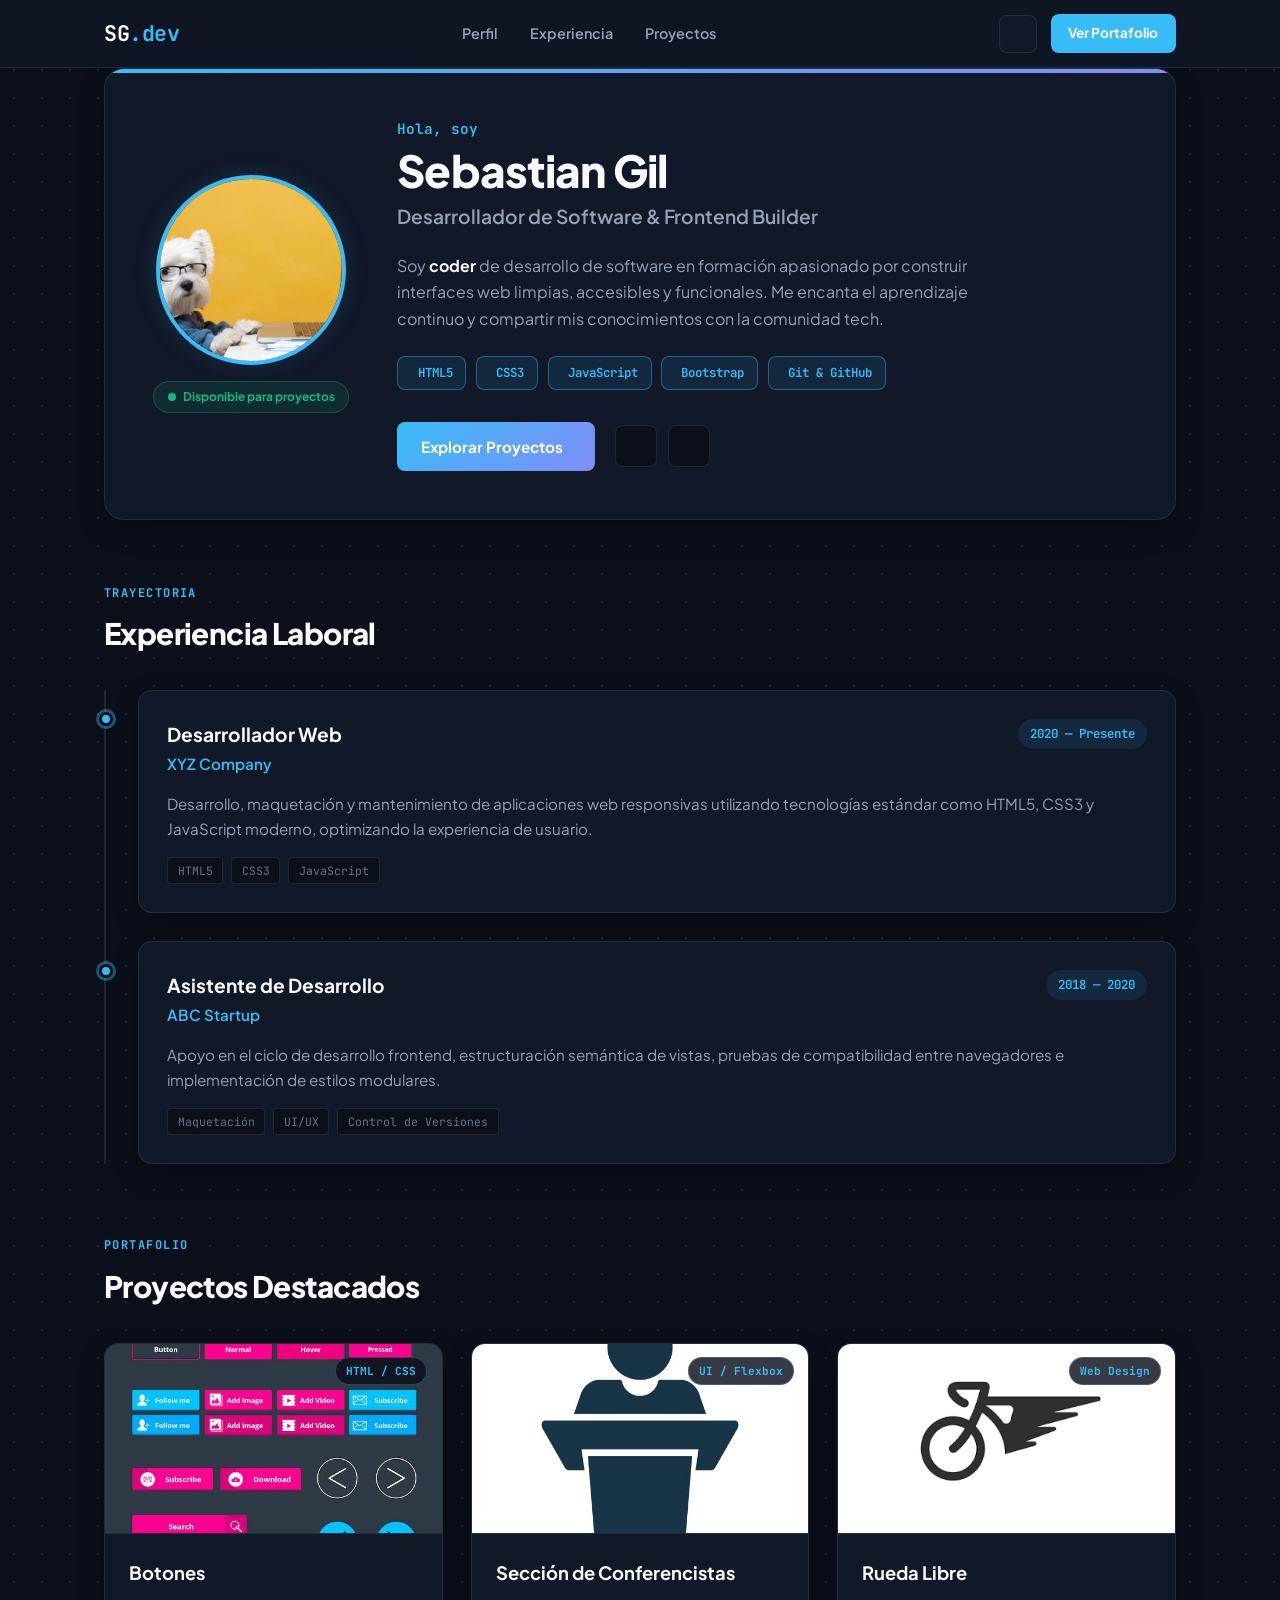
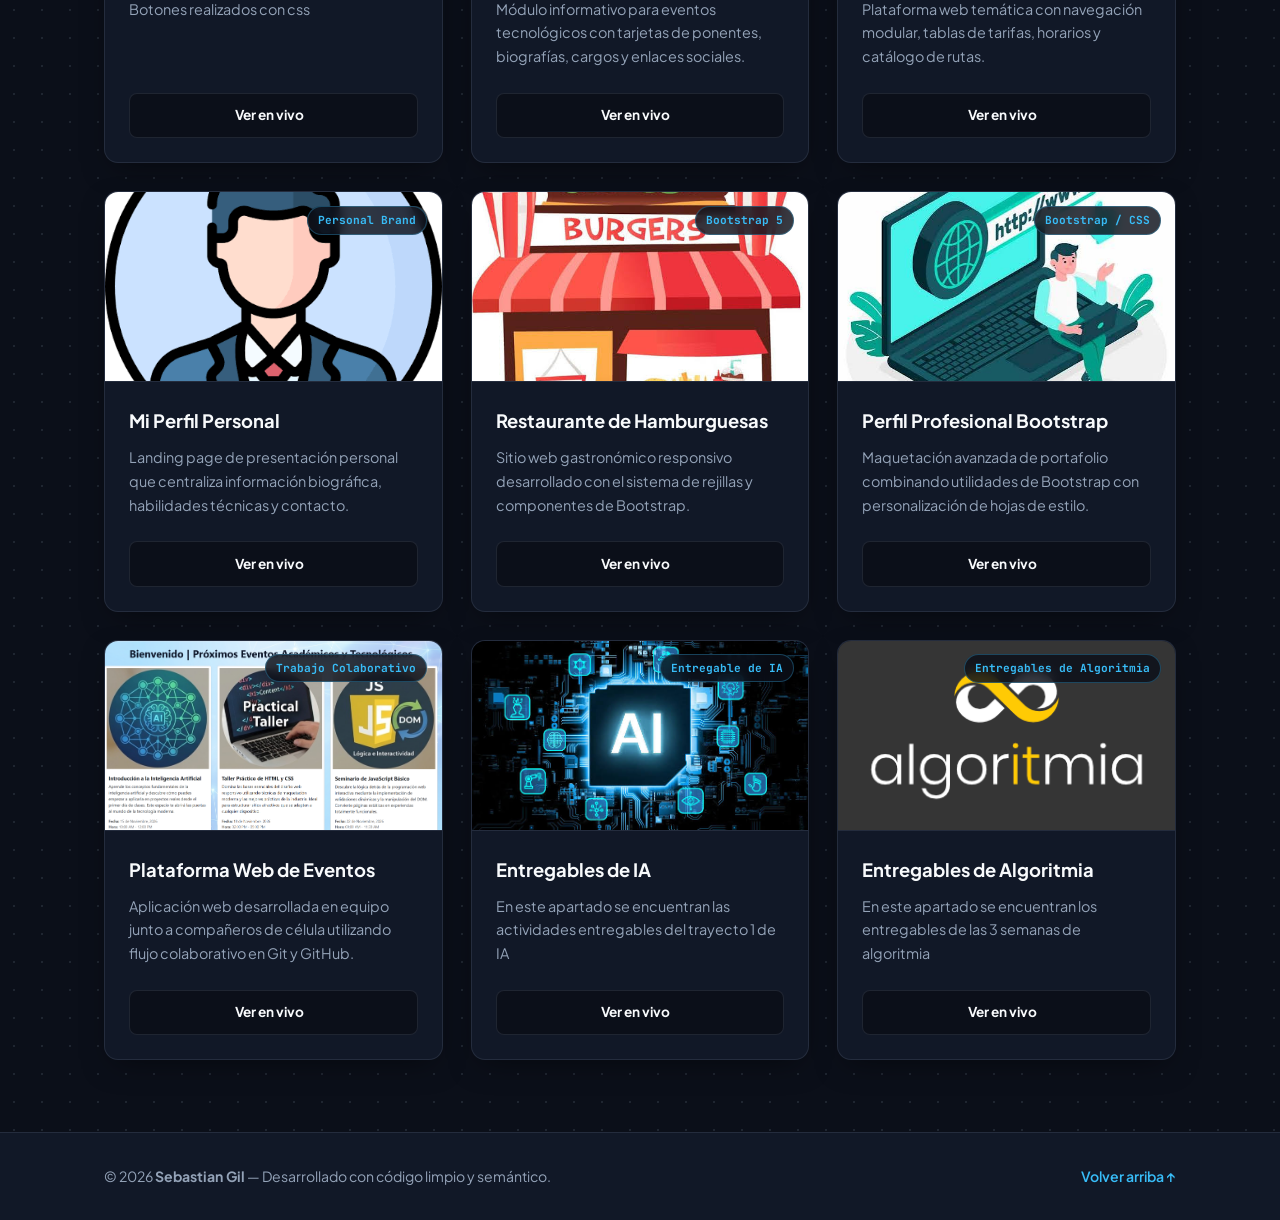
==== commit b8842c8f: "feat: se añadio el repositorio de Algoritmia al portafolio" ====
--- a/index.html
+++ b/index.html
@@ -281,14 +281,14 @@
                 <!-- Proyecto 9 -->
                 <article class="project-card">
                     <div class="project-img-wrapper">
-                        <img src="./img/pageven.png" alt="Vista previa Plataforma Web de Eventos">
-                        <span class="project-category">Trabajo Colaborativo</span>
-                    </div>
-                    <div class="project-body">
-                        <h3>Plataforma Web de Eventos</h3>
-                        <p>Aplicación web desarrollada en equipo junto a compañeros de célula utilizando flujo colaborativo en Git y GitHub.</p>
-                        <div class="project-footer">
-                            <a href="https://juliiands.github.io/Plataforma-Web-de-Eventos-Trabajo-Grupal/index.html" target="_blank" rel="noopener noreferrer" class="btn-project">
+                        <img src="./img/algorit.png" alt="algoritmia">
+                        <span class="project-category">Entregables de Algoritmia</span>
+                    </div>
+                    <div class="project-body">
+                        <h3>Entregables de Algoritmia</h3>
+                        <p>En este apartado se encuentran los entregables de las 3 semanas de algoritmia</p>
+                        <div class="project-footer">
+                            <a href="https://github.com/sebagil05/Algoritmia" target="_blank" rel="noopener noreferrer" class="btn-project">
                                 Ver en vivo <i class="fi fi-rr-arrow-up-right-from-square"></i>
                             </a>
                         </div>
